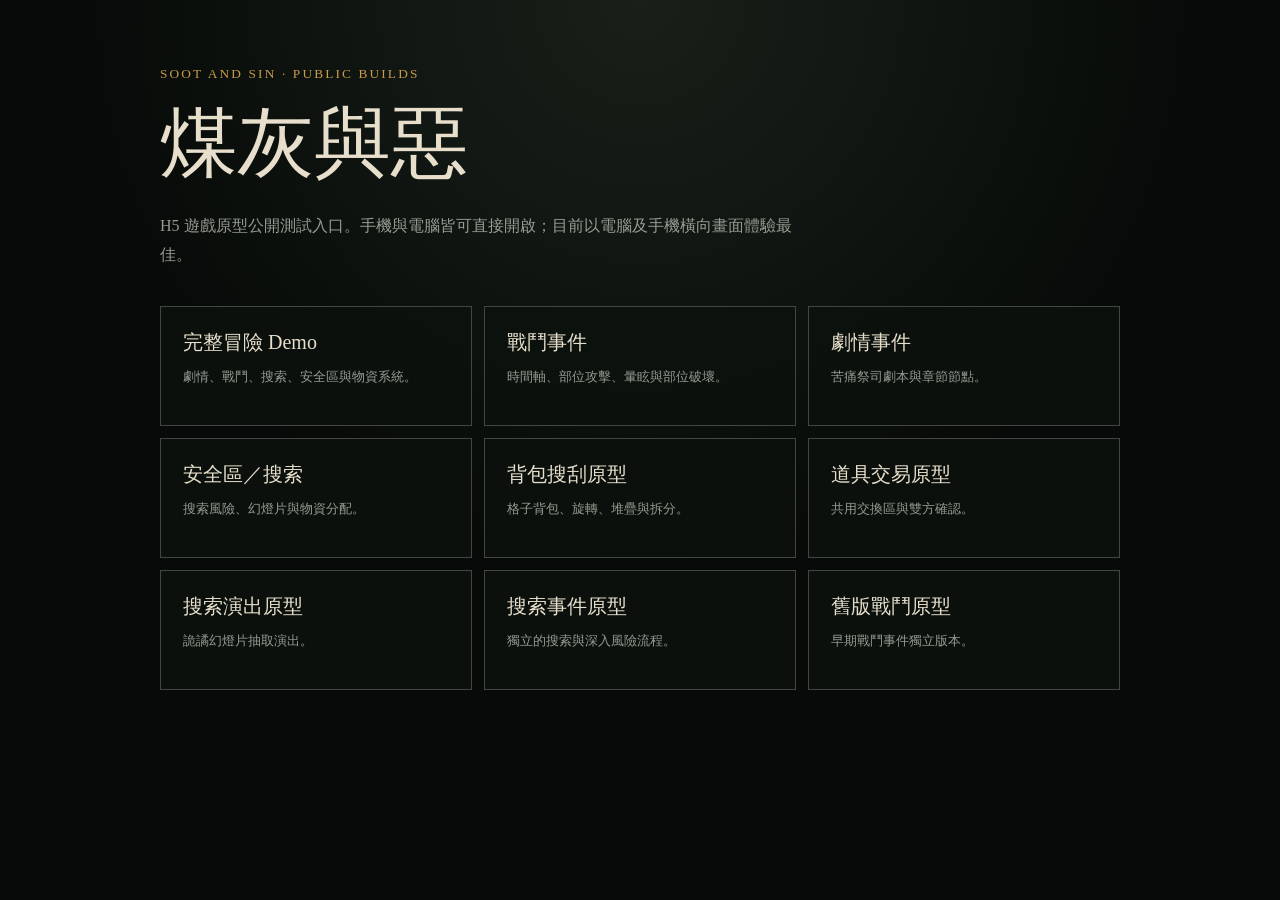
==== soot-and-sin-h5-demo/index.html @ f7fb7df2 "Publish H5 game demos" ====
<!doctype html>
<html lang="zh-Hant">
<head>
  <meta charset="utf-8">
  <meta name="viewport" content="width=device-width, initial-scale=1">
  <meta name="theme-color" content="#070a08">
  <title>煤灰與惡｜公開 Demo</title>
  <style>
    :root { color-scheme: dark; --ink: #e7dfcc; --muted: #969b91; --line: #40483f; --gold: #c99b48; }
    * { box-sizing: border-box; }
    body { min-height: 100vh; margin: 0; color: var(--ink); background: radial-gradient(circle at 50% 0, #182019, #070a08 52%); font-family: "Microsoft JhengHei", serif; }
    main { width: min(960px, calc(100% - 32px)); margin: auto; padding: 64px 0; }
    small { color: var(--gold); letter-spacing: .16em; }
    h1 { margin: 10px 0; font: clamp(2.4rem, 8vw, 4.8rem) Georgia, serif; }
    header p { max-width: 650px; color: var(--muted); line-height: 1.8; }
    section { display: grid; grid-template-columns: repeat(auto-fit, minmax(240px, 1fr)); gap: 12px; margin-top: 36px; }
    a { min-height: 120px; padding: 22px; border: 1px solid var(--line); color: inherit; background: #0c110de8; text-decoration: none; transition: .18s ease; }
    a:hover, a:focus-visible { border-color: var(--gold); background: #151b15; transform: translateY(-2px); }
    a strong, a span { display: block; }
    a strong { margin-bottom: 10px; font: 1.25rem Georgia, serif; }
    a span { color: var(--muted); font-size: .82rem; line-height: 1.6; }
  </style>
</head>
<body>
  <main>
    <header>
      <small>SOOT AND SIN · PUBLIC BUILDS</small>
      <h1>煤灰與惡</h1>
      <p>H5 遊戲原型公開測試入口。手機與電腦皆可直接開啟；目前以電腦及手機橫向畫面體驗最佳。</p>
    </header>
    <section>
      <a href="./soot-and-sin-adventure-demo/"><strong>完整冒險 Demo</strong><span>劇情、戰鬥、搜索、安全區與物資系統。</span></a>
      <a href="./soot-and-sin-adventure-demo/battle/"><strong>戰鬥事件</strong><span>時間軸、部位攻擊、暈眩與部位破壞。</span></a>
      <a href="./soot-and-sin-adventure-demo/story/"><strong>劇情事件</strong><span>苦痛祭司劇本與章節節點。</span></a>
      <a href="./soot-and-sin-adventure-demo/search/"><strong>安全區／搜索</strong><span>搜索風險、幻燈片與物資分配。</span></a>
      <a href="./soot-and-sin-event-prototypes/inventory-loot/"><strong>背包搜刮原型</strong><span>格子背包、旋轉、堆疊與拆分。</span></a>
      <a href="./soot-and-sin-event-prototypes/item-trade/"><strong>道具交易原型</strong><span>共用交換區與雙方確認。</span></a>
      <a href="./soot-and-sin-event-prototypes/search-animation/"><strong>搜索演出原型</strong><span>詭譎幻燈片抽取演出。</span></a>
      <a href="./soot-and-sin-event-prototypes/search-event/"><strong>搜索事件原型</strong><span>獨立的搜索與深入風險流程。</span></a>
      <a href="./soot-and-sin-event-prototypes/battle-event/"><strong>舊版戰鬥原型</strong><span>早期戰鬥事件獨立版本。</span></a>
    </section>
  </main>
</body>
</html>
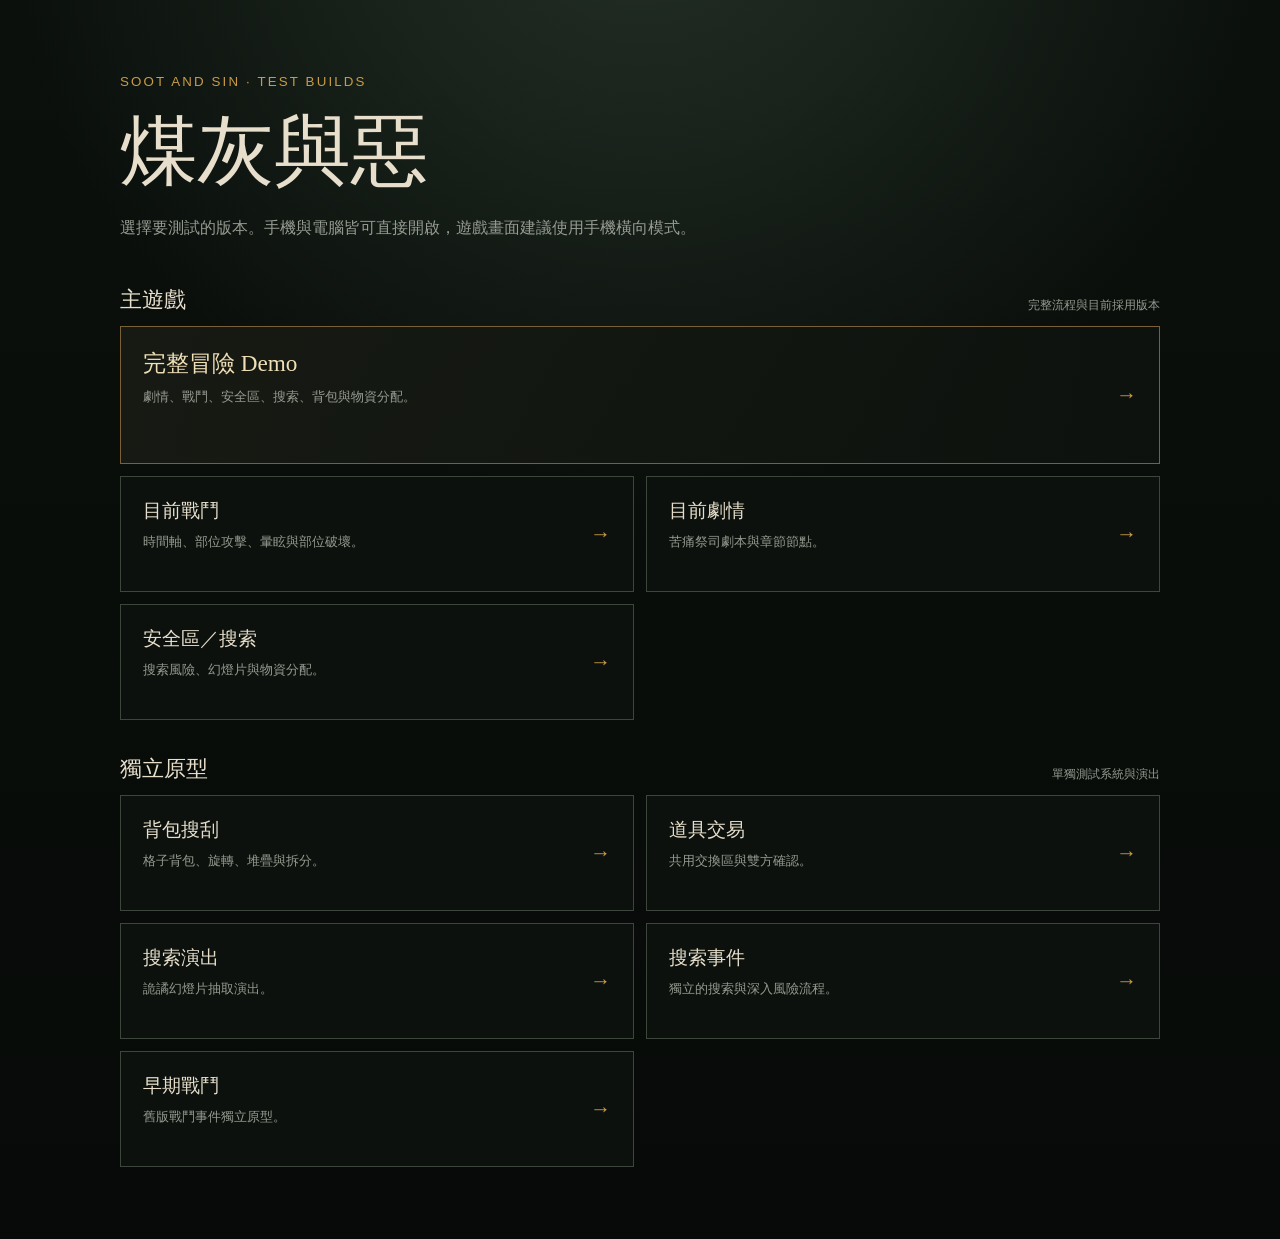
==== commit b3089e19: "Improve public demo launcher" ====
--- a/soot-and-sin-h5-demo/index.html
+++ b/soot-and-sin-h5-demo/index.html
@@ -4,40 +4,118 @@
   <meta charset="utf-8">
   <meta name="viewport" content="width=device-width, initial-scale=1">
   <meta name="theme-color" content="#070a08">
-  <title>煤灰與惡｜公開 Demo</title>
+  <title>煤灰與惡｜Demo 測試入口</title>
   <style>
-    :root { color-scheme: dark; --ink: #e7dfcc; --muted: #969b91; --line: #40483f; --gold: #c99b48; }
+    :root {
+      color-scheme: dark;
+      --bg: #070a08;
+      --panel: #0d120ee8;
+      --panel-hover: #151c16;
+      --ink: #e7dfcc;
+      --muted: #969b91;
+      --line: #3d463d;
+      --gold: #c99b48;
+    }
+
     * { box-sizing: border-box; }
-    body { min-height: 100vh; margin: 0; color: var(--ink); background: radial-gradient(circle at 50% 0, #182019, #070a08 52%); font-family: "Microsoft JhengHei", serif; }
-    main { width: min(960px, calc(100% - 32px)); margin: auto; padding: 64px 0; }
+
+    body {
+      min-height: 100vh;
+      margin: 0;
+      color: var(--ink);
+      background:
+        radial-gradient(circle at 50% -10%, #243027 0, transparent 42%),
+        linear-gradient(180deg, #0b100c, var(--bg));
+      font-family: "Microsoft JhengHei", "Noto Sans TC", sans-serif;
+    }
+
+    main {
+      width: min(1040px, calc(100% - 32px));
+      margin: auto;
+      padding: clamp(36px, 7vw, 72px) 0;
+    }
+
+    header { margin-bottom: 42px; }
     small { color: var(--gold); letter-spacing: .16em; }
-    h1 { margin: 10px 0; font: clamp(2.4rem, 8vw, 4.8rem) Georgia, serif; }
-    header p { max-width: 650px; color: var(--muted); line-height: 1.8; }
-    section { display: grid; grid-template-columns: repeat(auto-fit, minmax(240px, 1fr)); gap: 12px; margin-top: 36px; }
-    a { min-height: 120px; padding: 22px; border: 1px solid var(--line); color: inherit; background: #0c110de8; text-decoration: none; transition: .18s ease; }
-    a:hover, a:focus-visible { border-color: var(--gold); background: #151b15; transform: translateY(-2px); }
+    h1 { margin: 10px 0; font: clamp(2.5rem, 8vw, 4.8rem) Georgia, serif; }
+    header p { max-width: 680px; margin: 0; color: var(--muted); line-height: 1.8; }
+
+    .group { margin-top: 34px; }
+    .group-head { display: flex; align-items: end; justify-content: space-between; gap: 16px; margin-bottom: 12px; }
+    h2 { margin: 0; font: 1.35rem Georgia, "Microsoft JhengHei", serif; }
+    .group-head span { color: var(--muted); font-size: .78rem; }
+    .cards { display: grid; grid-template-columns: repeat(2, minmax(0, 1fr)); gap: 12px; }
+
+    a {
+      position: relative;
+      display: flex;
+      min-height: 116px;
+      padding: 21px 58px 21px 22px;
+      border: 1px solid var(--line);
+      color: inherit;
+      background: var(--panel);
+      text-decoration: none;
+      transition: border-color .16s ease, background .16s ease, transform .16s ease;
+    }
+
+    a::after {
+      content: "→";
+      position: absolute;
+      top: 50%;
+      right: 22px;
+      color: var(--gold);
+      font-size: 1.3rem;
+      transform: translateY(-50%);
+    }
+
+    a:hover, a:focus-visible { border-color: var(--gold); background: var(--panel-hover); transform: translateY(-2px); outline: none; }
     a strong, a span { display: block; }
-    a strong { margin-bottom: 10px; font: 1.25rem Georgia, serif; }
-    a span { color: var(--muted); font-size: .82rem; line-height: 1.6; }
+    a strong { margin-bottom: 8px; font: 1.18rem Georgia, "Microsoft JhengHei", serif; }
+    a span { color: var(--muted); font-size: .82rem; line-height: 1.55; }
+    .primary { grid-column: 1 / -1; min-height: 138px; border-color: #796038; background: linear-gradient(100deg, #181b14ef, #0d120ee8); }
+    .primary strong { color: #f0dfb7; font-size: 1.45rem; }
+
+    @media (max-width: 640px) {
+      main { width: min(100% - 22px, 520px); padding-top: 30px; }
+      header { margin-bottom: 30px; }
+      header p { font-size: .9rem; }
+      .group { margin-top: 28px; }
+      .group-head { align-items: center; }
+      .group-head span { display: none; }
+      .cards { grid-template-columns: 1fr; gap: 9px; }
+      a, .primary { grid-column: auto; min-height: 94px; padding: 17px 52px 17px 17px; }
+      .primary { min-height: 112px; }
+      a::after { right: 18px; }
+    }
   </style>
 </head>
 <body>
   <main>
     <header>
-      <small>SOOT AND SIN · PUBLIC BUILDS</small>
+      <small>SOOT AND SIN · TEST BUILDS</small>
       <h1>煤灰與惡</h1>
-      <p>H5 遊戲原型公開測試入口。手機與電腦皆可直接開啟；目前以電腦及手機橫向畫面體驗最佳。</p>
+      <p>選擇要測試的版本。手機與電腦皆可直接開啟，遊戲畫面建議使用手機橫向模式。</p>
     </header>
-    <section>
-      <a href="./soot-and-sin-adventure-demo/"><strong>完整冒險 Demo</strong><span>劇情、戰鬥、搜索、安全區與物資系統。</span></a>
-      <a href="./soot-and-sin-adventure-demo/battle/"><strong>戰鬥事件</strong><span>時間軸、部位攻擊、暈眩與部位破壞。</span></a>
-      <a href="./soot-and-sin-adventure-demo/story/"><strong>劇情事件</strong><span>苦痛祭司劇本與章節節點。</span></a>
-      <a href="./soot-and-sin-adventure-demo/search/"><strong>安全區／搜索</strong><span>搜索風險、幻燈片與物資分配。</span></a>
-      <a href="./soot-and-sin-event-prototypes/inventory-loot/"><strong>背包搜刮原型</strong><span>格子背包、旋轉、堆疊與拆分。</span></a>
-      <a href="./soot-and-sin-event-prototypes/item-trade/"><strong>道具交易原型</strong><span>共用交換區與雙方確認。</span></a>
-      <a href="./soot-and-sin-event-prototypes/search-animation/"><strong>搜索演出原型</strong><span>詭譎幻燈片抽取演出。</span></a>
-      <a href="./soot-and-sin-event-prototypes/search-event/"><strong>搜索事件原型</strong><span>獨立的搜索與深入風險流程。</span></a>
-      <a href="./soot-and-sin-event-prototypes/battle-event/"><strong>舊版戰鬥原型</strong><span>早期戰鬥事件獨立版本。</span></a>
+
+    <section class="group">
+      <div class="group-head"><h2>主遊戲</h2><span>完整流程與目前採用版本</span></div>
+      <div class="cards">
+        <a class="primary" href="./soot-and-sin-adventure-demo/"><div><strong>完整冒險 Demo</strong><span>劇情、戰鬥、安全區、搜索、背包與物資分配。</span></div></a>
+        <a href="./soot-and-sin-adventure-demo/battle/"><div><strong>目前戰鬥</strong><span>時間軸、部位攻擊、暈眩與部位破壞。</span></div></a>
+        <a href="./soot-and-sin-adventure-demo/story/"><div><strong>目前劇情</strong><span>苦痛祭司劇本與章節節點。</span></div></a>
+        <a href="./soot-and-sin-adventure-demo/search/"><div><strong>安全區／搜索</strong><span>搜索風險、幻燈片與物資分配。</span></div></a>
+      </div>
+    </section>
+
+    <section class="group">
+      <div class="group-head"><h2>獨立原型</h2><span>單獨測試系統與演出</span></div>
+      <div class="cards">
+        <a href="./soot-and-sin-event-prototypes/inventory-loot/"><div><strong>背包搜刮</strong><span>格子背包、旋轉、堆疊與拆分。</span></div></a>
+        <a href="./soot-and-sin-event-prototypes/item-trade/"><div><strong>道具交易</strong><span>共用交換區與雙方確認。</span></div></a>
+        <a href="./soot-and-sin-event-prototypes/search-animation/"><div><strong>搜索演出</strong><span>詭譎幻燈片抽取演出。</span></div></a>
+        <a href="./soot-and-sin-event-prototypes/search-event/"><div><strong>搜索事件</strong><span>獨立的搜索與深入風險流程。</span></div></a>
+        <a href="./soot-and-sin-event-prototypes/battle-event/"><div><strong>早期戰鬥</strong><span>舊版戰鬥事件獨立原型。</span></div></a>
+      </div>
     </section>
   </main>
 </body>
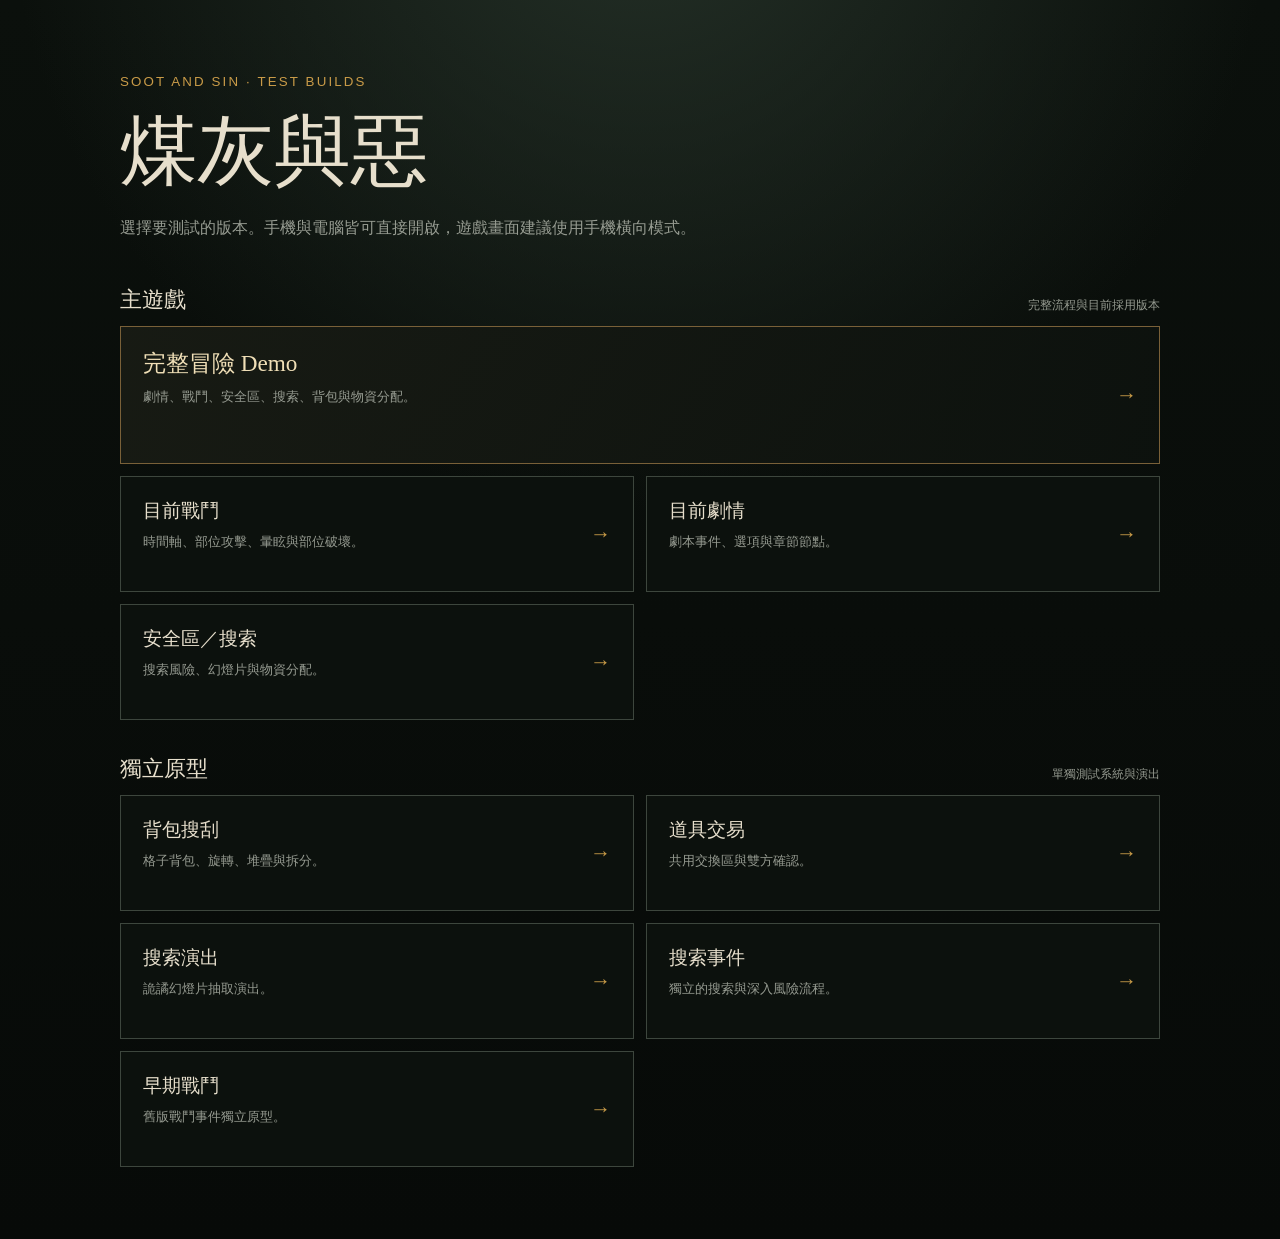
==== commit 75830281: "Publish latest H5 adventure updates" ====
--- a/soot-and-sin-h5-demo/index.html
+++ b/soot-and-sin-h5-demo/index.html
@@ -102,7 +102,7 @@
       <div class="cards">
         <a class="primary" href="./soot-and-sin-adventure-demo/"><div><strong>完整冒險 Demo</strong><span>劇情、戰鬥、安全區、搜索、背包與物資分配。</span></div></a>
         <a href="./soot-and-sin-adventure-demo/battle/"><div><strong>目前戰鬥</strong><span>時間軸、部位攻擊、暈眩與部位破壞。</span></div></a>
-        <a href="./soot-and-sin-adventure-demo/story/"><div><strong>目前劇情</strong><span>苦痛祭司劇本與章節節點。</span></div></a>
+        <a href="./soot-and-sin-adventure-demo/story/"><div><strong>目前劇情</strong><span>劇本事件、選項與章節節點。</span></div></a>
         <a href="./soot-and-sin-adventure-demo/search/"><div><strong>安全區／搜索</strong><span>搜索風險、幻燈片與物資分配。</span></div></a>
       </div>
     </section>
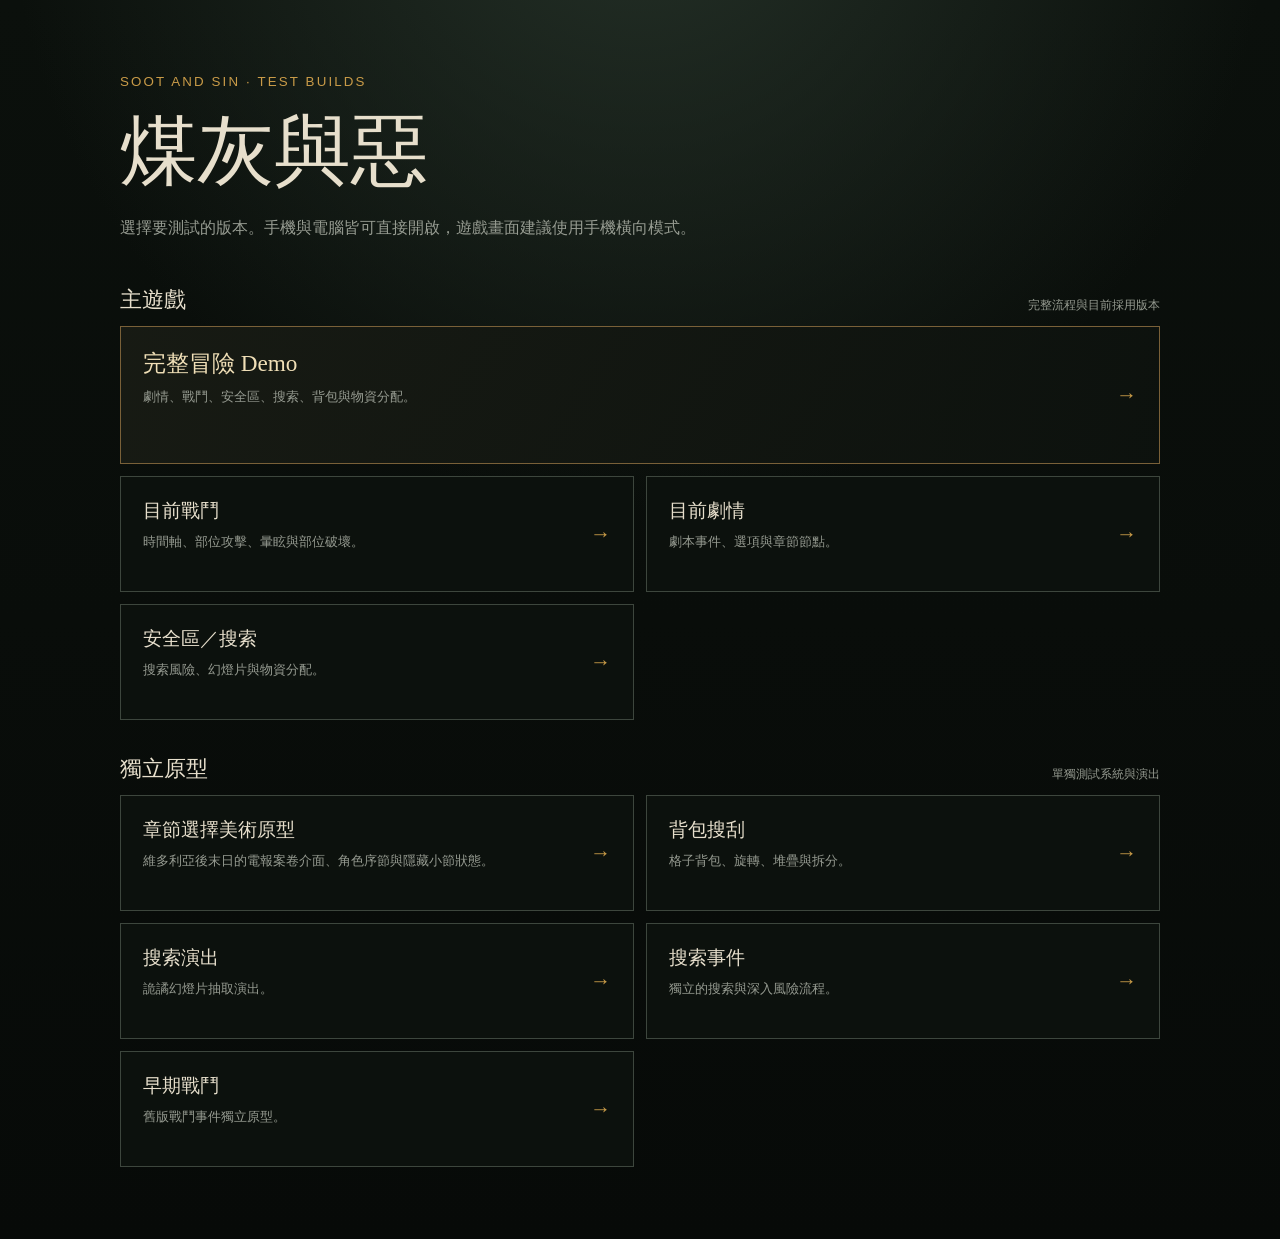
==== commit 64f5a54c: "Define chapter systems and silver lore" ====
--- a/soot-and-sin-h5-demo/index.html
+++ b/soot-and-sin-h5-demo/index.html
@@ -110,8 +110,8 @@
     <section class="group">
       <div class="group-head"><h2>獨立原型</h2><span>單獨測試系統與演出</span></div>
       <div class="cards">
+        <a href="./soot-and-sin-event-prototypes/chapter-selection/"><div><strong>章節選擇美術原型</strong><span>維多利亞後末日的電報案卷介面、角色序節與隱藏小節狀態。</span></div></a>
         <a href="./soot-and-sin-event-prototypes/inventory-loot/"><div><strong>背包搜刮</strong><span>格子背包、旋轉、堆疊與拆分。</span></div></a>
-        <a href="./soot-and-sin-event-prototypes/item-trade/"><div><strong>道具交易</strong><span>共用交換區與雙方確認。</span></div></a>
         <a href="./soot-and-sin-event-prototypes/search-animation/"><div><strong>搜索演出</strong><span>詭譎幻燈片抽取演出。</span></div></a>
         <a href="./soot-and-sin-event-prototypes/search-event/"><div><strong>搜索事件</strong><span>獨立的搜索與深入風險流程。</span></div></a>
         <a href="./soot-and-sin-event-prototypes/battle-event/"><div><strong>早期戰鬥</strong><span>舊版戰鬥事件獨立原型。</span></div></a>
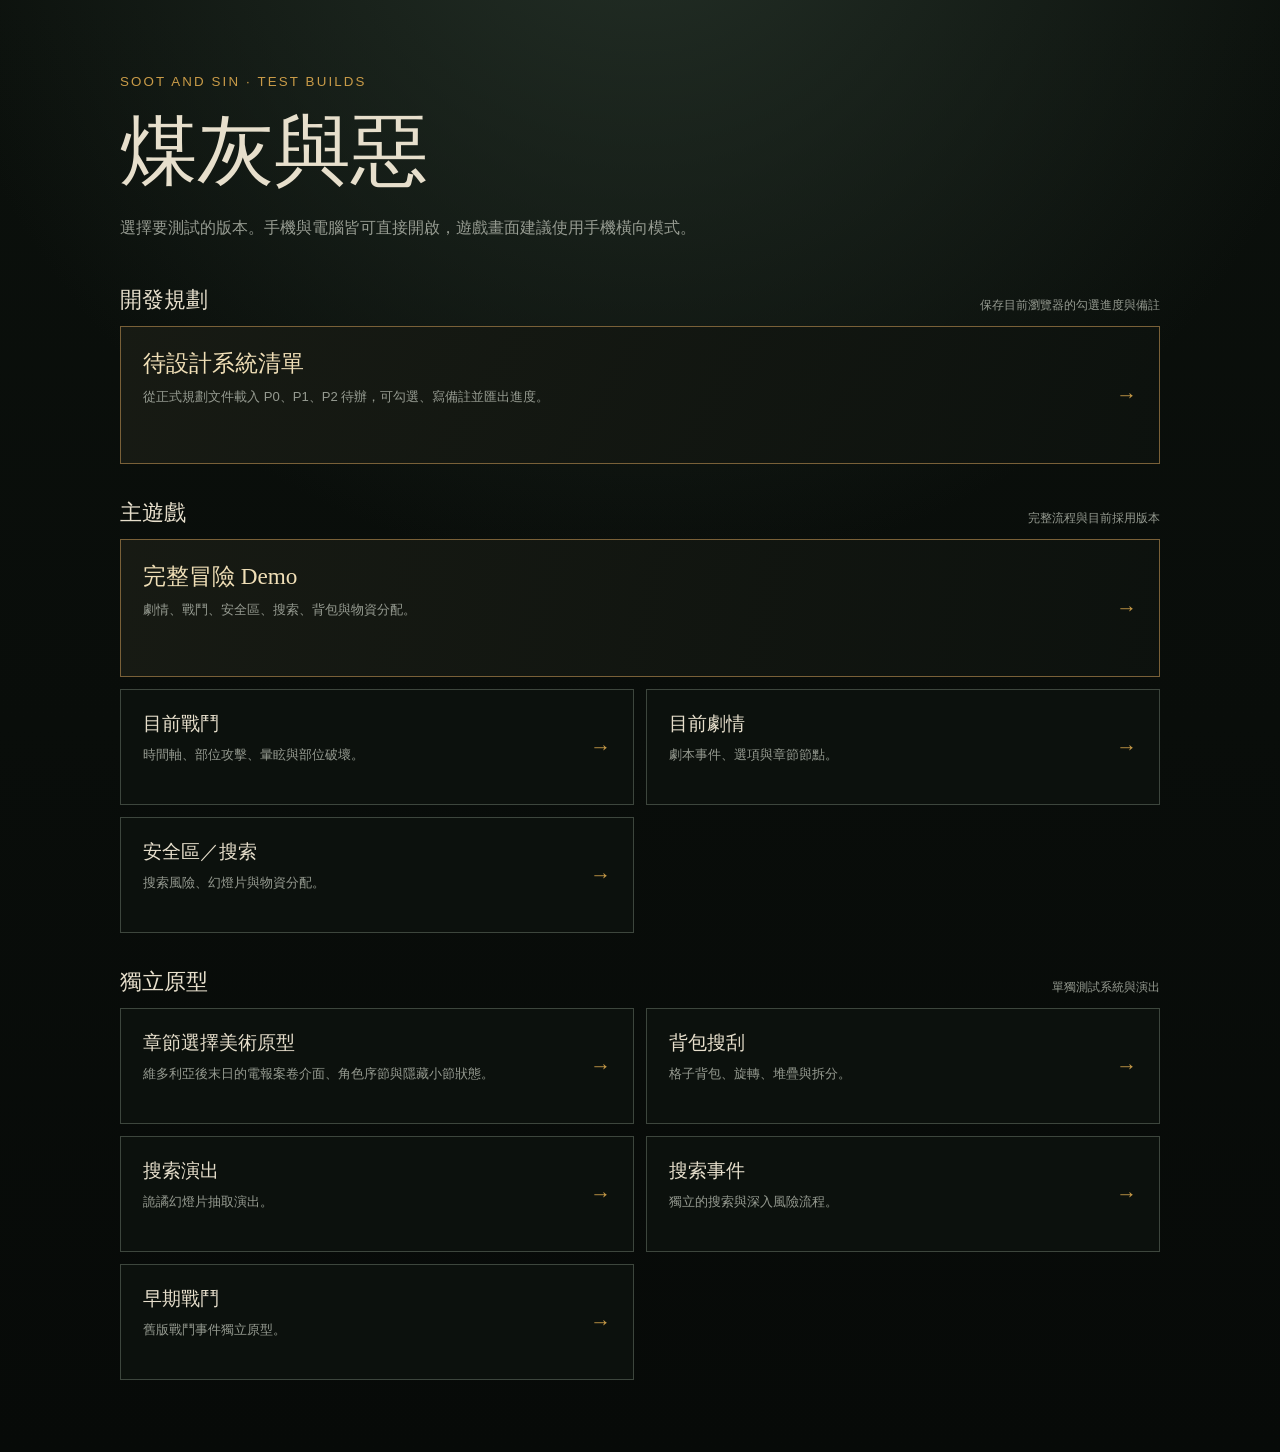
==== commit 222eba8f: "Add persistent system design checklist" ====
--- a/soot-and-sin-h5-demo/index.html
+++ b/soot-and-sin-h5-demo/index.html
@@ -98,6 +98,13 @@
     </header>
 
     <section class="group">
+      <div class="group-head"><h2>開發規劃</h2><span>保存目前瀏覽器的勾選進度與備註</span></div>
+      <div class="cards">
+        <a class="primary" href="./soot-and-sin-event-prototypes/system-design-checklist/"><div><strong>待設計系統清單</strong><span>從正式規劃文件載入 P0、P1、P2 待辦，可勾選、寫備註並匯出進度。</span></div></a>
+      </div>
+    </section>
+
+    <section class="group">
       <div class="group-head"><h2>主遊戲</h2><span>完整流程與目前採用版本</span></div>
       <div class="cards">
         <a class="primary" href="./soot-and-sin-adventure-demo/"><div><strong>完整冒險 Demo</strong><span>劇情、戰鬥、安全區、搜索、背包與物資分配。</span></div></a>
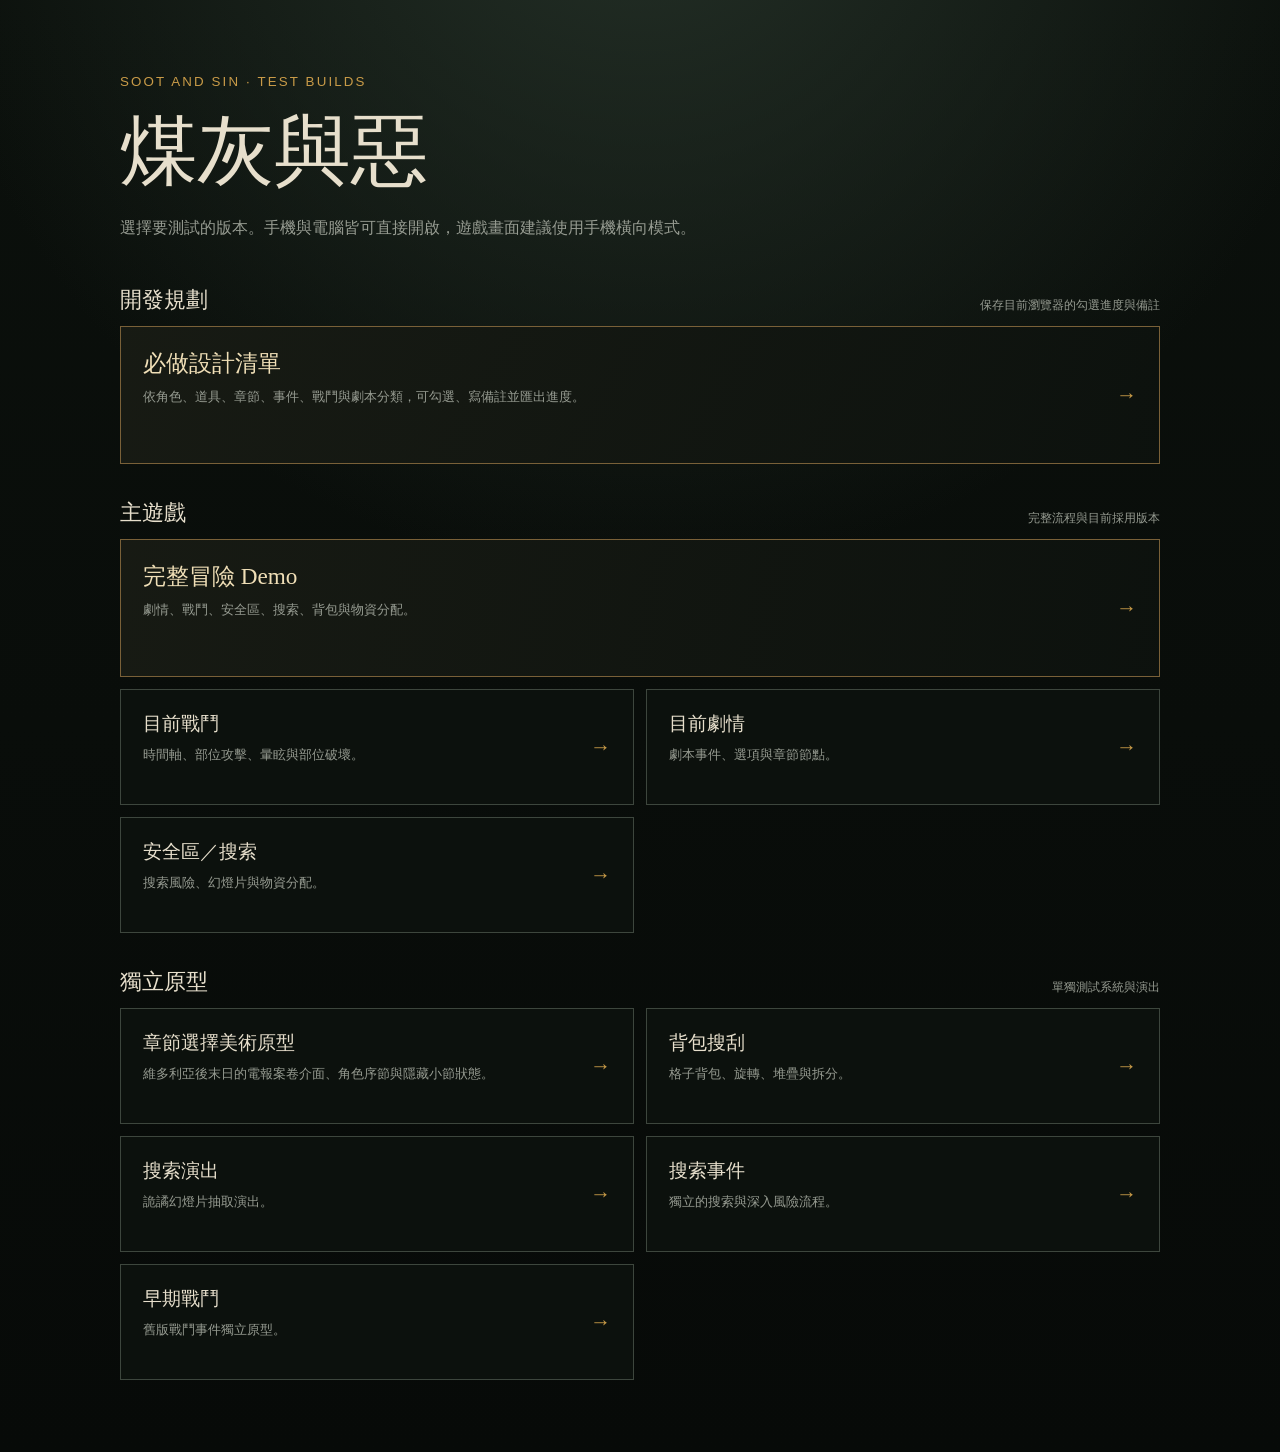
==== commit 22d25cf4: "Refocus checklist on confirmed design work" ====
--- a/soot-and-sin-h5-demo/index.html
+++ b/soot-and-sin-h5-demo/index.html
@@ -100,7 +100,7 @@
     <section class="group">
       <div class="group-head"><h2>開發規劃</h2><span>保存目前瀏覽器的勾選進度與備註</span></div>
       <div class="cards">
-        <a class="primary" href="./soot-and-sin-event-prototypes/system-design-checklist/"><div><strong>待設計系統清單</strong><span>從正式規劃文件載入 P0、P1、P2 待辦，可勾選、寫備註並匯出進度。</span></div></a>
+        <a class="primary" href="./soot-and-sin-event-prototypes/system-design-checklist/"><div><strong>必做設計清單</strong><span>依角色、道具、章節、事件、戰鬥與劇本分類，可勾選、寫備註並匯出進度。</span></div></a>
       </div>
     </section>
 
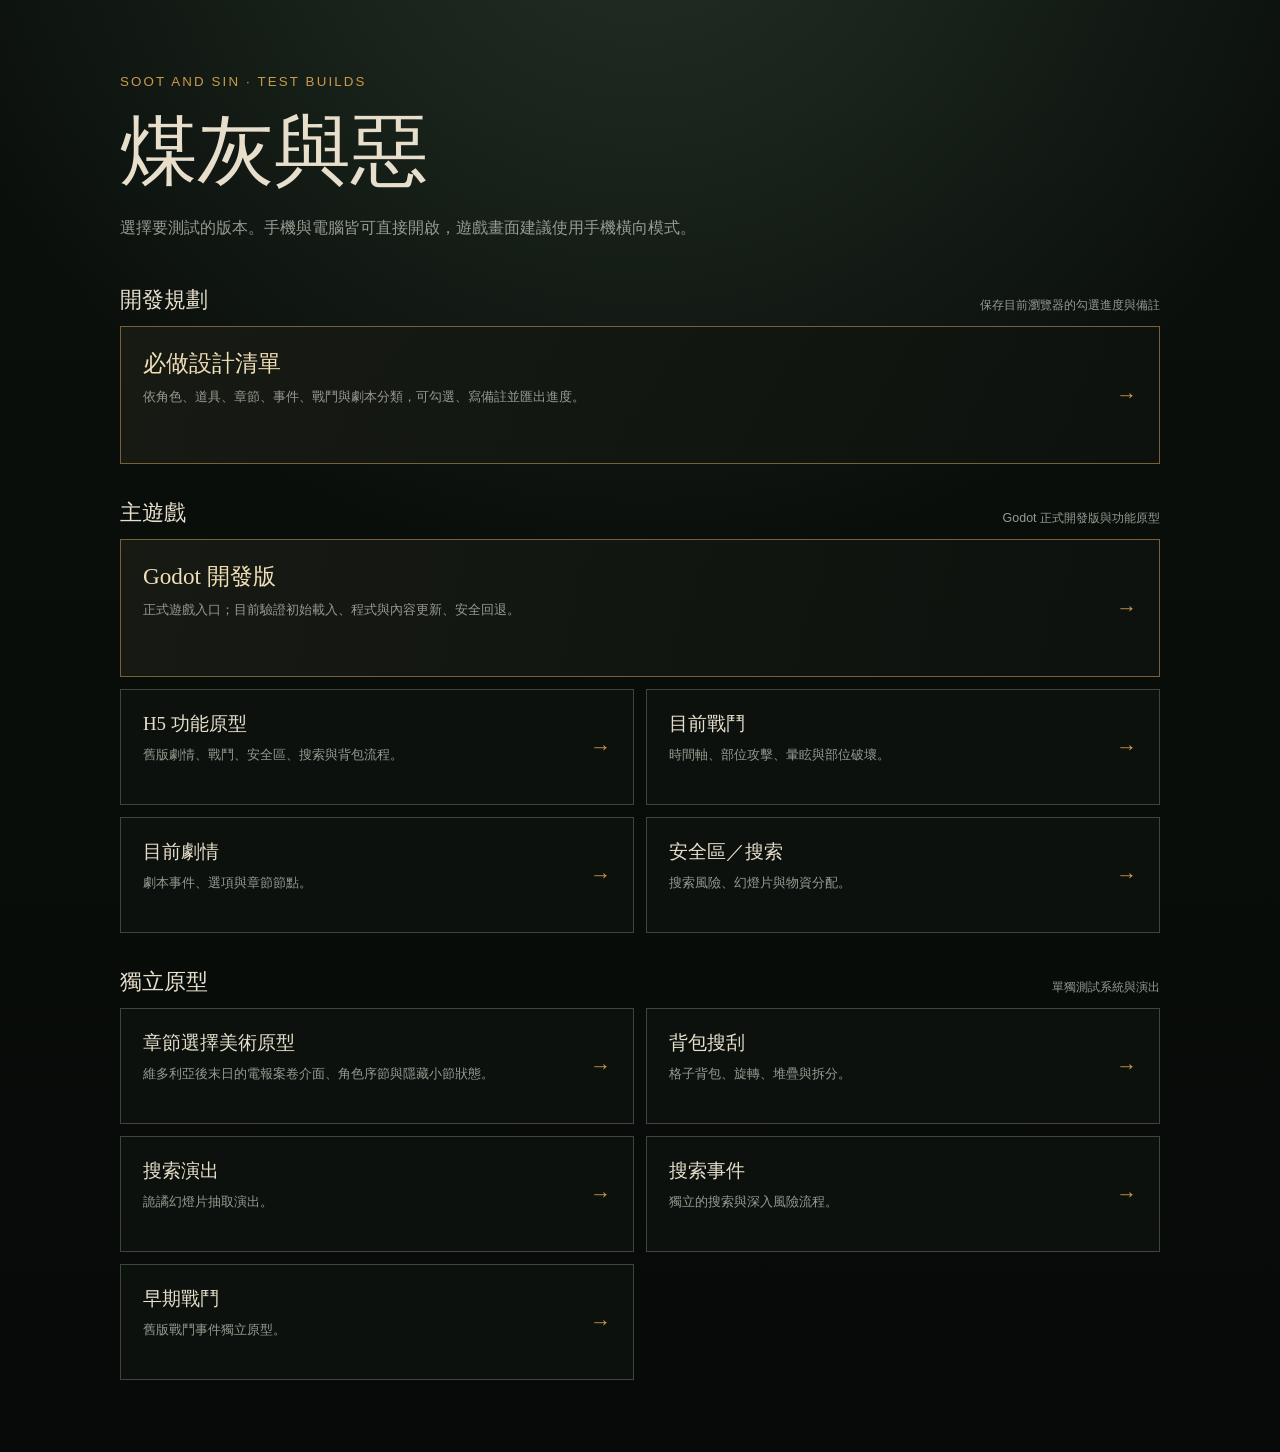
==== commit f4830d94: "Deploy Godot Web build" ====
--- a/soot-and-sin-h5-demo/index.html
+++ b/soot-and-sin-h5-demo/index.html
@@ -105,9 +105,10 @@
     </section>
 
     <section class="group">
-      <div class="group-head"><h2>主遊戲</h2><span>完整流程與目前採用版本</span></div>
+      <div class="group-head"><h2>主遊戲</h2><span>Godot 正式開發版與功能原型</span></div>
       <div class="cards">
-        <a class="primary" href="./soot-and-sin-adventure-demo/"><div><strong>完整冒險 Demo</strong><span>劇情、戰鬥、安全區、搜索、背包與物資分配。</span></div></a>
+        <a class="primary" href="./game/"><div><strong>Godot 開發版</strong><span>正式遊戲入口；目前驗證初始載入、程式與內容更新、安全回退。</span></div></a>
+        <a href="./soot-and-sin-adventure-demo/"><div><strong>H5 功能原型</strong><span>舊版劇情、戰鬥、安全區、搜索與背包流程。</span></div></a>
         <a href="./soot-and-sin-adventure-demo/battle/"><div><strong>目前戰鬥</strong><span>時間軸、部位攻擊、暈眩與部位破壞。</span></div></a>
         <a href="./soot-and-sin-adventure-demo/story/"><div><strong>目前劇情</strong><span>劇本事件、選項與章節節點。</span></div></a>
         <a href="./soot-and-sin-adventure-demo/search/"><div><strong>安全區／搜索</strong><span>搜索風險、幻燈片與物資分配。</span></div></a>
